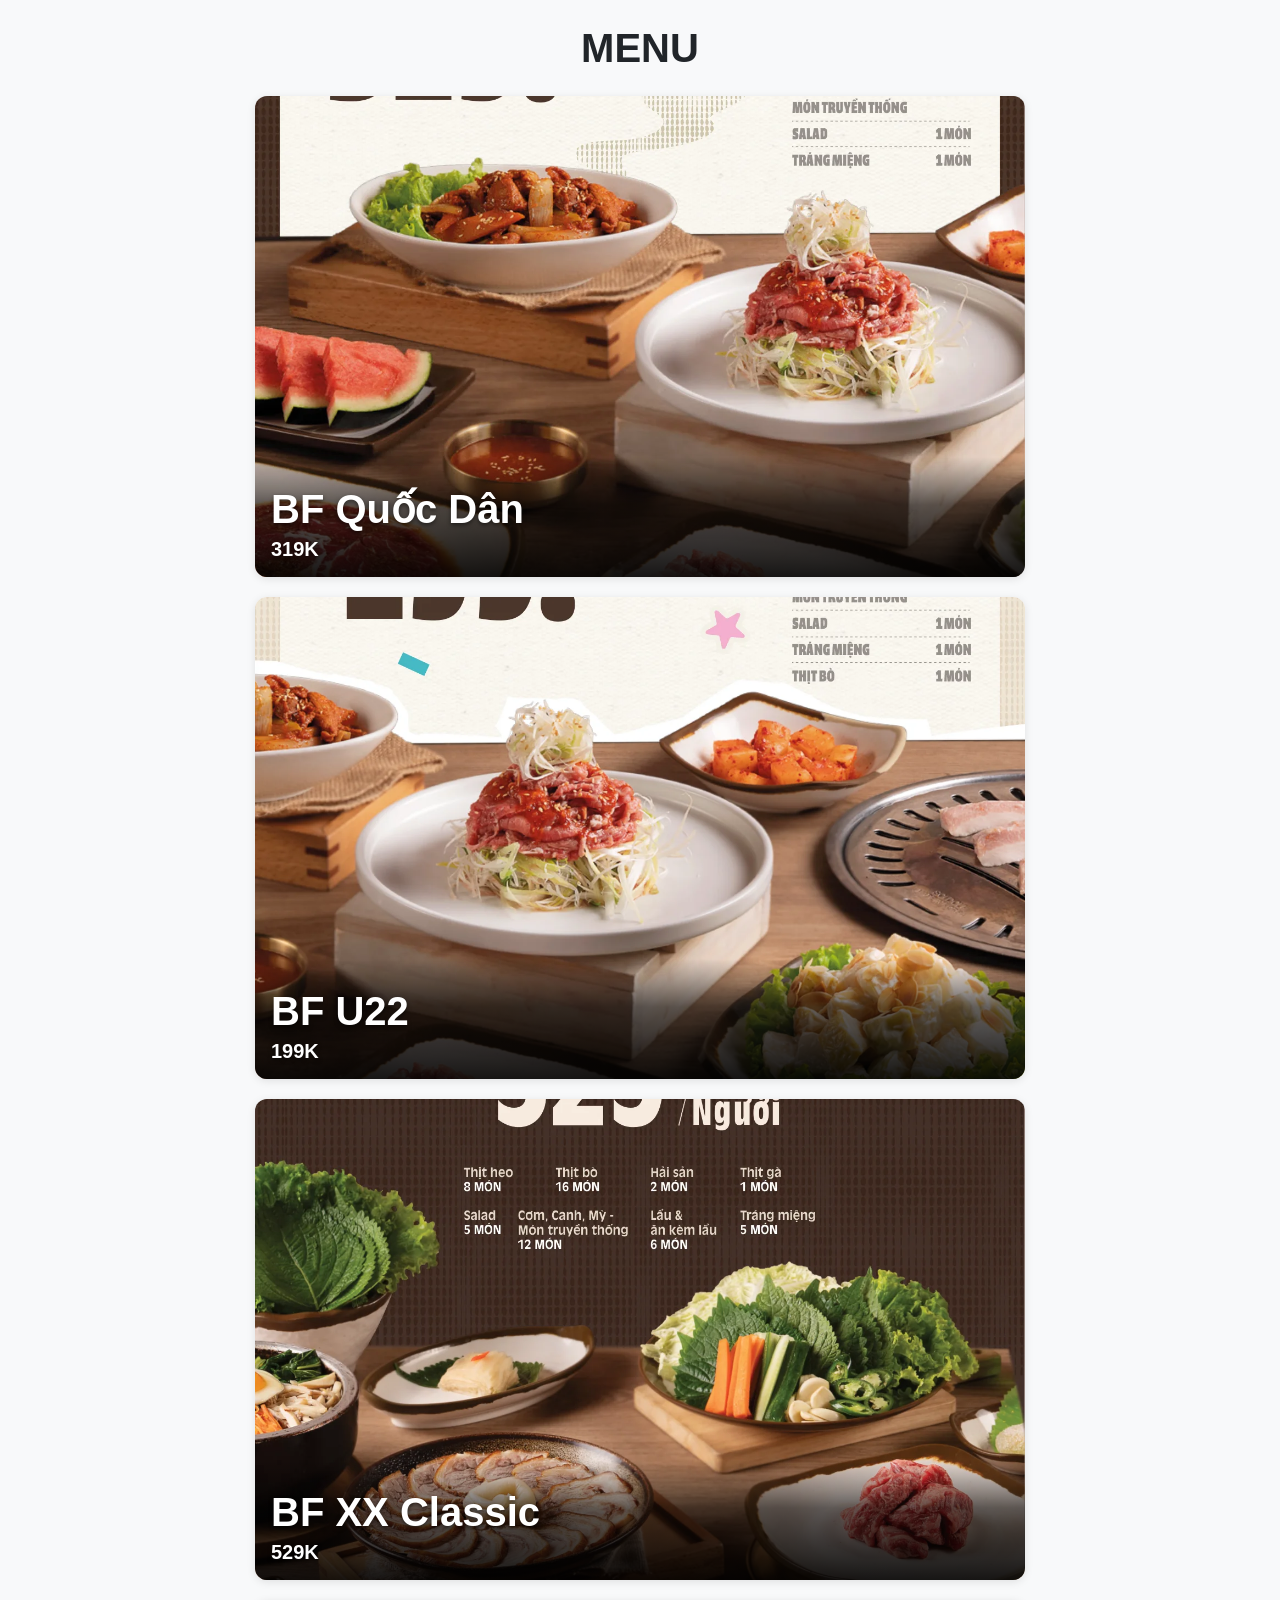
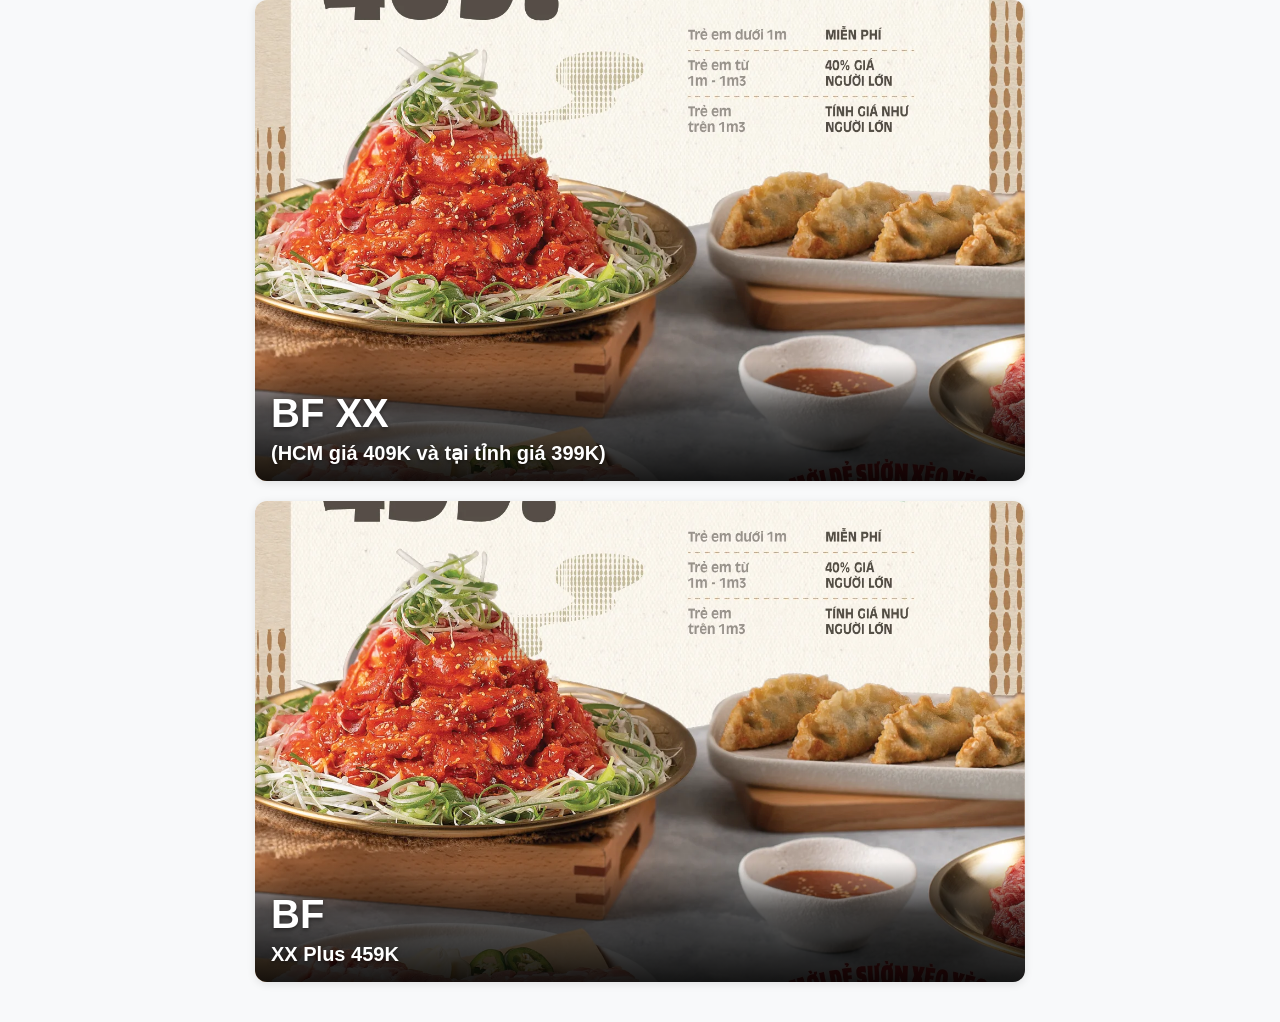
==== index.html @ 97f4f31a "Initial commit: Menu viewing website - Static website for viewing restaurant menus with mobile-first" ====
<!DOCTYPE html>
<html lang="vi">
<head>
    <meta charset="UTF-8">
    <meta name="viewport" content="width=device-width, initial-scale=1.0">
    <title>Menu</title>
    <meta name="description" content="Xem menu của nhà hàng">
    
    <!-- Bootstrap 5 CSS -->
    <link href="https://cdn.jsdelivr.net/npm/bootstrap@5.3.2/dist/css/bootstrap.min.css" rel="stylesheet">
    <!-- Bootstrap Icons -->
    <link href="https://cdn.jsdelivr.net/npm/bootstrap-icons@1.11.1/font/bootstrap-icons.css" rel="stylesheet">
    
    <link rel="stylesheet" href="css/style.css">
</head>
<body>
    <div class="container">
        <header class="text-center py-4">
            <h1 class="page-title">MENU</h1>
        </header>
        
        <div id="loading" class="text-center py-5">
            <div class="spinner-border text-primary" role="status">
                <span class="visually-hidden">Đang tải...</span>
            </div>
            <p class="mt-3 text-muted">Đang tải danh sách menu...</p>
        </div>
        
        <div id="error-message" class="alert alert-danger d-none" role="alert">
            Không thể tải danh sách menu. Vui lòng thử lại.
        </div>
        
        <div id="menu-list" class="menu-list d-none">
            <!-- Menu cards will be rendered here by JavaScript -->
        </div>
    </div>
    
    <!-- Bootstrap 5 JS -->
    <script src="https://cdn.jsdelivr.net/npm/bootstrap@5.3.2/dist/js/bootstrap.bundle.min.js"></script>
    <script src="js/app.js"></script>
</body>
</html>
---- css/style.css ----
/* Base styles */
* {
    box-sizing: border-box;
}

body {
    font-family: -apple-system, BlinkMacSystemFont, 'Segoe UI', Roboto, 'Helvetica Neue', Arial, sans-serif;
    background-color: #f8f9fa;
    margin: 0;
    padding: 0;
    min-height: 100vh;
}

.container {
    max-width: 600px;
    margin: 0 auto;
    padding: 0 15px;
}

/* Header styles */
.page-title {
    font-size: 2rem;
    font-weight: 700;
    color: #212529;
    margin: 0;
}

/* Menu list styles */
.menu-list {
    display: flex;
    flex-direction: column;
    gap: 20px;
    padding-bottom: 40px;
}

.menu-card {
    background: #ffffff;
    border-radius: 12px;
    box-shadow: 0 2px 8px rgba(0, 0, 0, 0.1);
    overflow: hidden;
    cursor: pointer;
    transition: transform 0.2s ease, box-shadow 0.2s ease;
    text-decoration: none;
    color: inherit;
    display: block;
    position: relative;
}

.menu-card:hover {
    transform: translateY(-2px);
    box-shadow: 0 4px 16px rgba(0, 0, 0, 0.15);
}

.menu-card:active {
    transform: translateY(0);
}

.menu-card-cover {
    width: 100%;
    height: auto;
    display: block;
    aspect-ratio: 16 / 9;
    object-fit: cover;
    background-color: #e9ecef;
}

.menu-card-overlay {
    position: absolute;
    bottom: 0;
    left: 0;
    right: 0;
    background: linear-gradient(to top, rgba(0, 0, 0, 0.9) 0%, rgba(0, 0, 0, 0.6) 60%, rgba(0, 0, 0, 0) 100%);
    padding: 24px 16px 16px;
    pointer-events: none;
    min-height: 120px;
    display: flex;
    align-items: flex-end;
}

.menu-card-info {
    padding: 0;
}

.menu-card-name {
    font-size: 2.5rem;
    font-weight: 600;
    color: #ffffff;
    margin: 0;
    text-shadow: 0 2px 4px rgba(0, 0, 0, 0.5);
    line-height: 1.2;
}

.menu-card-name .main-title {
    display: block;
    font-size: 2.5rem;
}

.menu-card-name .subtitle {
    display: block;
    font-size: 1.25rem;
    margin-top: 4px;
}

/* Menu viewer header styles */
.menu-header {
    background: rgba(0, 0, 0, 0.7);
    color: white;
    padding: 12px 16px;
    display: flex;
    align-items: center;
    gap: 12px;
    box-shadow: 0 2px 8px rgba(0, 0, 0, 0.2);
    z-index: 1000;
}

.back-button {
    background: rgba(0, 0, 0, 0.9);
    border: 1px solid rgba(255, 255, 255, 0.3);
    color: white;
    width: 40px;
    height: 40px;
    border-radius: 50%;
    display: flex;
    align-items: center;
    justify-content: center;
    font-size: 1.2rem;
    transition: background 0.2s ease;
    white-space: nowrap;
    padding: 0;
    cursor: pointer;
}

.back-button i {
    font-size: 1.2rem;
    margin: 0;
}

.back-button:hover {
    background: rgba(0, 0, 0, 1);
    color: white;
}

.back-button:active {
    background: rgba(0, 0, 0, 1);
}

.menu-title-header {
    font-size: 1.1rem;
    font-weight: 600;
    margin: 0;
    flex: 1;
    overflow: hidden;
    text-overflow: ellipsis;
    white-space: nowrap;
}

/* Menu pages styles */
.menu-pages {
    padding: 20px 0;
    display: flex;
    flex-direction: column;
    gap: 20px;
}

.menu-page {
    background: #ffffff;
    border-radius: 8px;
    box-shadow: 0 2px 8px rgba(0, 0, 0, 0.1);
    overflow: hidden;
}

.menu-page-img {
    width: 100%;
    height: auto;
    display: block;
    aspect-ratio: 210 / 297;
    object-fit: contain;
    background-color: #ffffff;
}

.menu-page-loading {
    width: 100%;
    aspect-ratio: 210 / 297;
    display: flex;
    align-items: center;
    justify-content: center;
    background-color: #f8f9fa;
    color: #6c757d;
    font-size: 0.9rem;
}

.menu-page-error {
    width: 100%;
    aspect-ratio: 210 / 297;
    display: flex;
    align-items: center;
    justify-content: center;
    background-color: #f8f9fa;
    color: #dc3545;
    font-size: 0.9rem;
    text-align: center;
    padding: 20px;
}

/* Loading spinner */
.spinner-border {
    width: 3rem;
    height: 3rem;
}

/* Error message */
.alert {
    margin: 20px 0;
    border-radius: 8px;
}

/* Responsive design - Mobile first */
@media (min-width: 768px) {
    .container {
        max-width: 700px;
    }
    
    .page-title {
        font-size: 2.5rem;
    }
    
    .menu-header {
        padding: 16px 24px;
    }
    
    .back-button {
        width: 44px;
        height: 44px;
    }
    
    .back-button i {
        font-size: 1.3rem;
    }
    
    .menu-title-header {
        font-size: 1.25rem;
    }
}

@media (min-width: 1024px) {
    .container {
        max-width: 800px;
    }
    
    .menu-card-cover {
        aspect-ratio: 16 / 10;
    }
}

@media (min-width: 1440px) {
    .container {
        max-width: 900px;
    }
}

/* Accessibility */
@media (prefers-reduced-motion: reduce) {
    .menu-card {
        transition: none;
    }
    
    .back-button {
        transition: none;
    }
}

/* Focus styles for accessibility */
.menu-card:focus,
.back-button:focus {
    outline: 2px solid #667eea;
    outline-offset: 2px;
}

.menu-card:focus:not(:focus-visible) {
    outline: none;
}

.back-button:focus:not(:focus-visible) {
    outline: none;
}
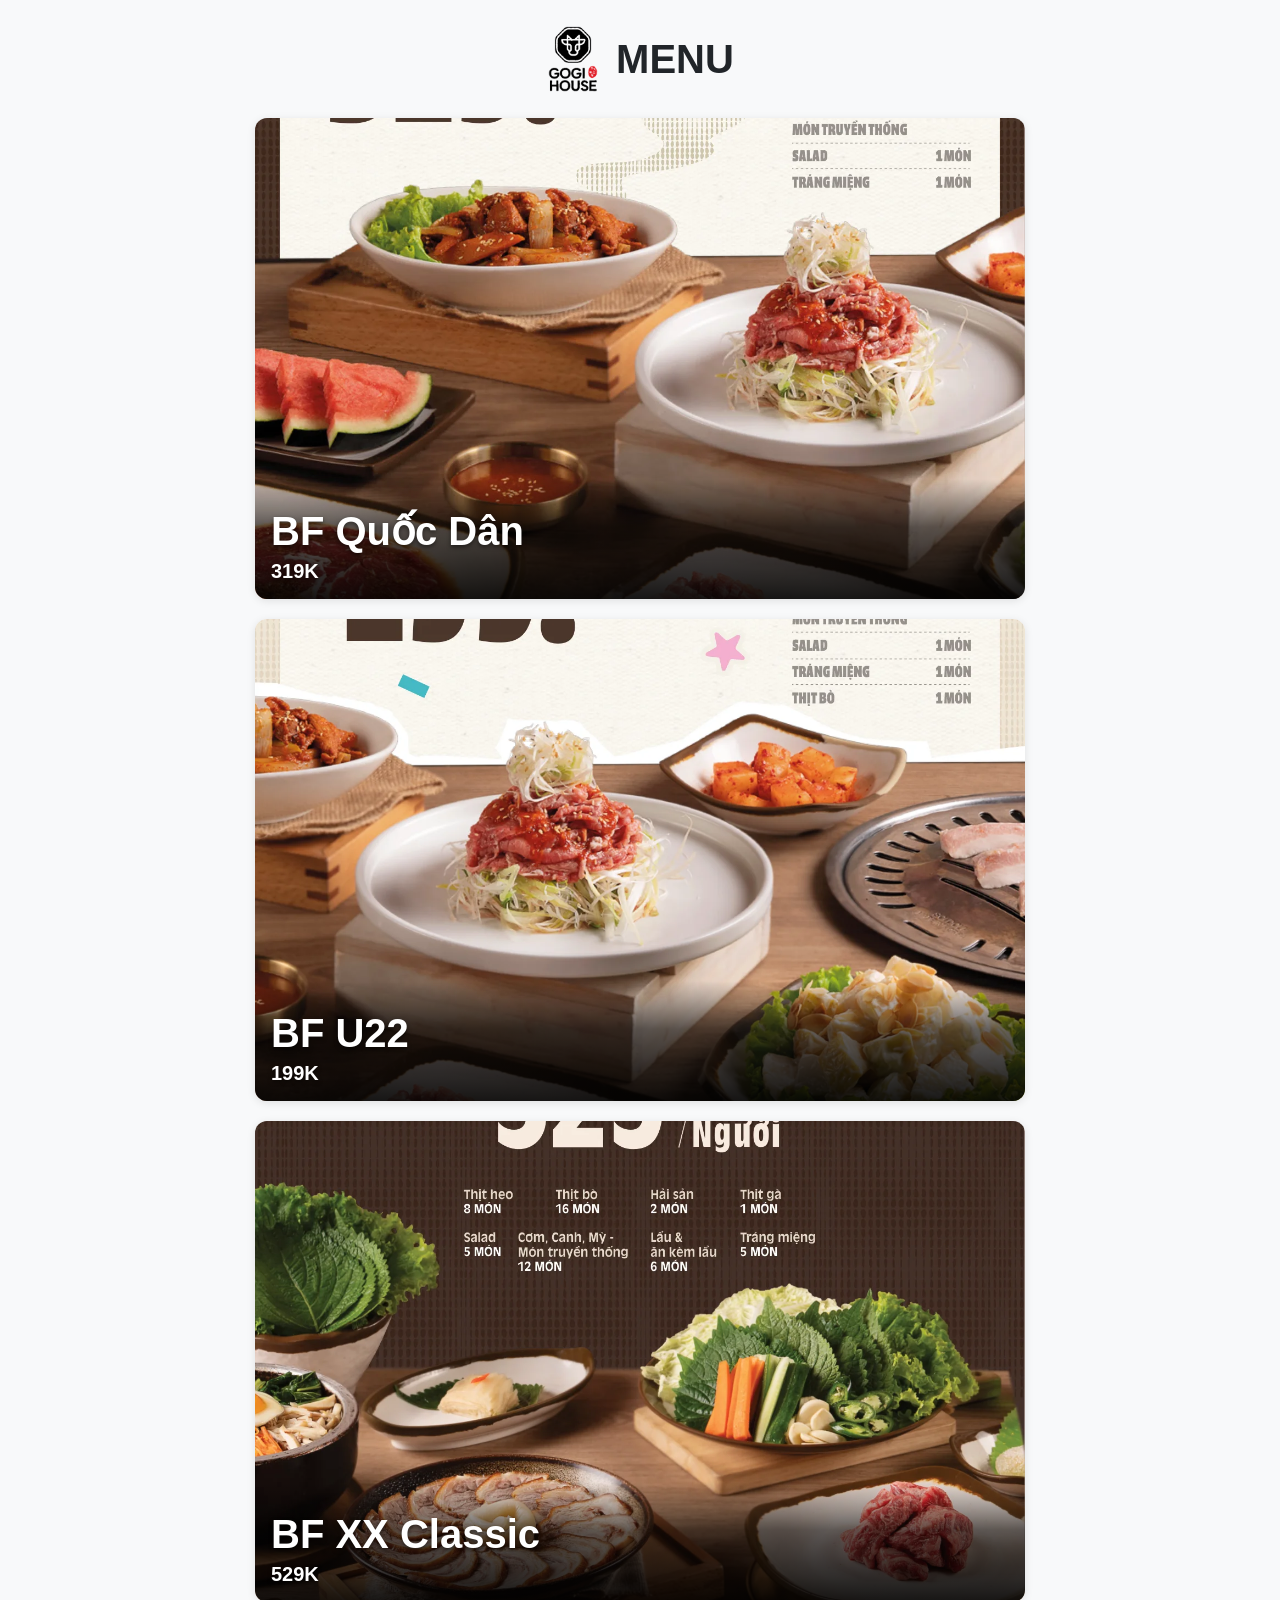
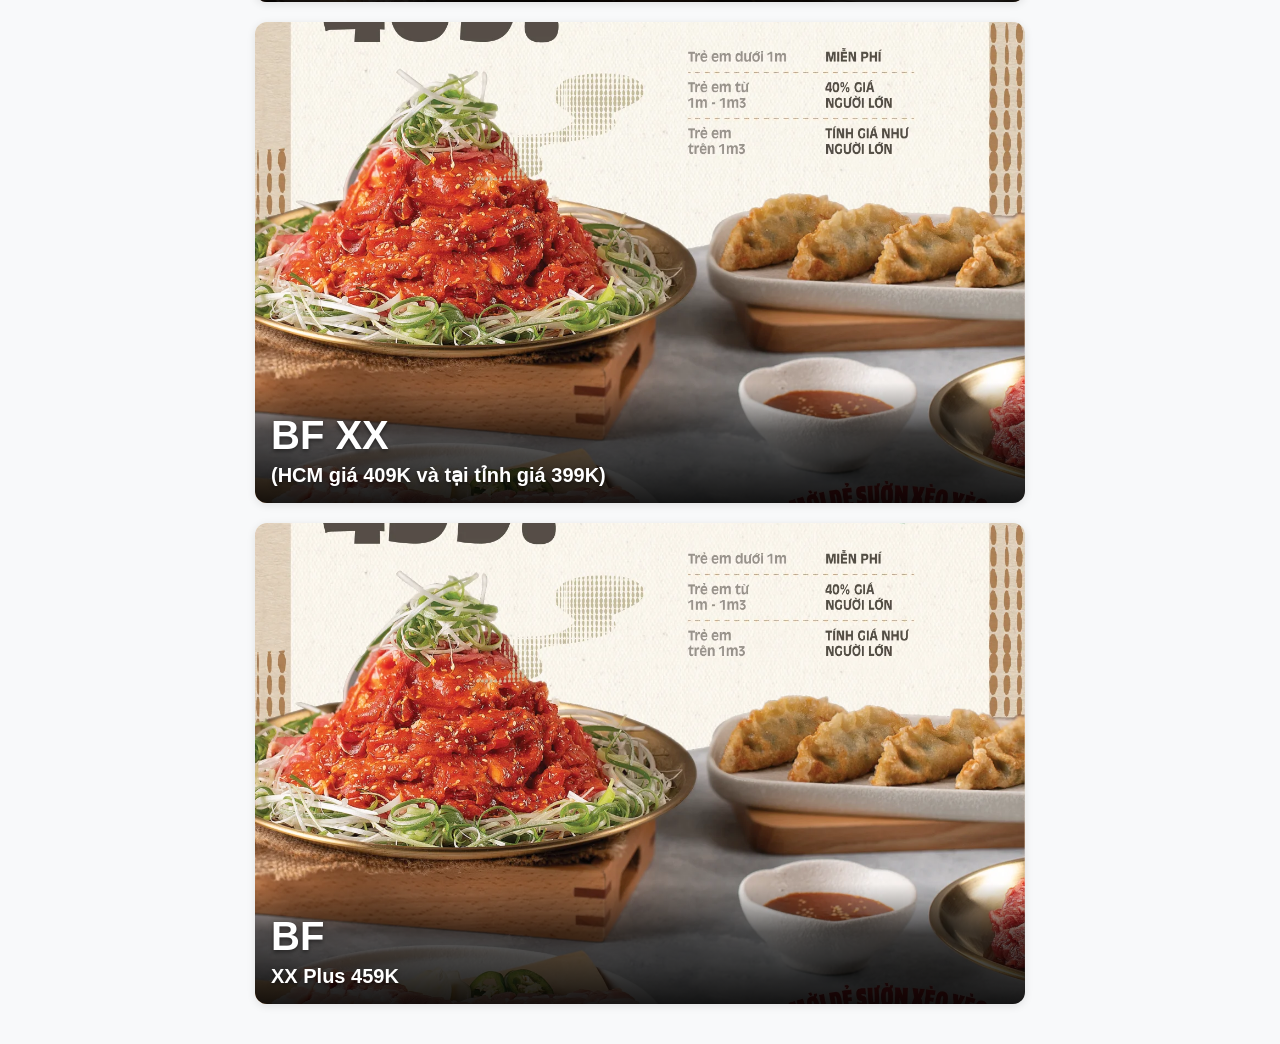
==== commit 10f118fb: "Add logo to header and update styling" ====
--- a/index.html
+++ b/index.html
@@ -15,7 +15,8 @@
 </head>
 <body>
     <div class="container">
-        <header class="text-center py-4">
+        <header class="page-header py-4">
+            <img src="images/logo.png" alt="Logo" class="header-logo">
             <h1 class="page-title">MENU</h1>
         </header>
         
--- a/css/style.css
+++ b/css/style.css
@@ -18,11 +18,35 @@
 }
 
 /* Header styles */
+.page-header {
+    display: flex;
+    align-items: center;
+    justify-content: center;
+    gap: 16px;
+}
+
+.header-logo {
+    height: 50px;
+    width: auto;
+    object-fit: contain;
+}
+
 .page-title {
     font-size: 2rem;
     font-weight: 700;
     color: #212529;
     margin: 0;
+}
+
+/* Mobile: smaller logo */
+@media (max-width: 767px) {
+    .header-logo {
+        height: 40px;
+    }
+    
+    .page-header {
+        gap: 12px;
+    }
 }
 
 /* Menu list styles */
@@ -224,6 +248,10 @@
         font-size: 2.5rem;
     }
     
+    .header-logo {
+        height: 70px;
+    }
+    
     .menu-header {
         padding: 16px 24px;
     }
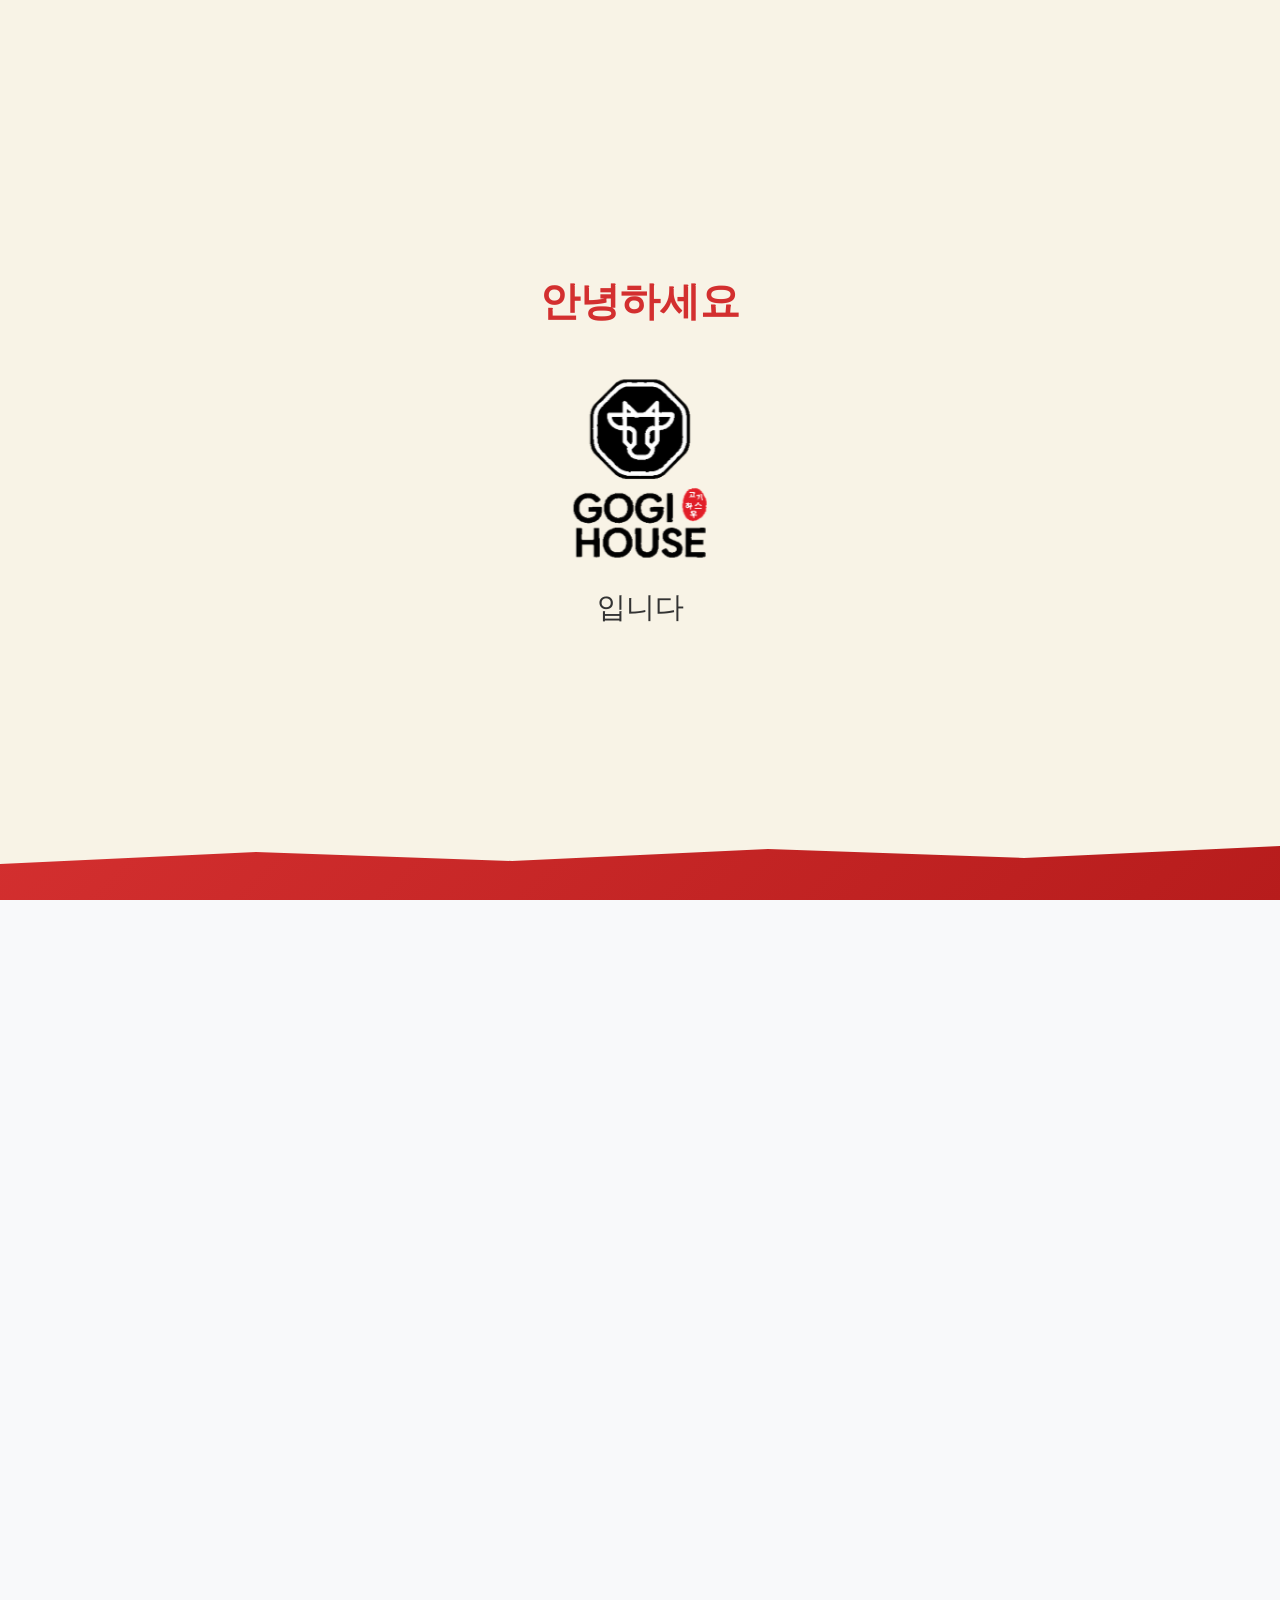
==== commit 7c130aa2: "Add splash screen with Korean animations and update menu names" ====
--- a/index.html
+++ b/index.html
@@ -14,7 +14,20 @@
     <link rel="stylesheet" href="css/style.css">
 </head>
 <body>
-    <div class="container">
+    <!-- Splash Screen -->
+    <div id="splash-screen" class="splash-screen">
+        <div class="splash-content">
+            <div class="korean-text">안녕하세요</div>
+            <div class="logo-container">
+                <img src="images/logo.png" alt="Gogi House Logo" class="splash-logo">
+                <div class="korean-text-small">입니다</div>
+            </div>
+        </div>
+        <div class="splash-decor"></div>
+    </div>
+    
+    <!-- Main Content -->
+    <div class="container main-content">
         <header class="page-header py-4">
             <img src="images/logo.png" alt="Logo" class="header-logo">
             <h1 class="page-title">MENU</h1>
--- a/css/style.css
+++ b/css/style.css
@@ -9,6 +9,145 @@
     margin: 0;
     padding: 0;
     min-height: 100vh;
+}
+
+/* Splash Screen Styles */
+.splash-screen {
+    position: fixed;
+    top: 0;
+    left: 0;
+    width: 100%;
+    height: 100%;
+    background-color: #F8F3E6;
+    display: flex;
+    flex-direction: column;
+    align-items: center;
+    justify-content: center;
+    z-index: 9999;
+    transition: opacity 0.8s ease-out, transform 0.8s ease-out;
+}
+
+.splash-screen.fade-out {
+    opacity: 0;
+    transform: translateY(-100%);
+    pointer-events: none;
+}
+
+.splash-content {
+    text-align: center;
+    z-index: 2;
+}
+
+.korean-text {
+    font-size: 2.5rem;
+    font-weight: 600;
+    color: #d32f2f;
+    margin-bottom: 40px;
+    opacity: 0;
+    animation: fadeIn 1.5s ease-out forwards;
+    animation-delay: 0.5s;
+}
+
+.logo-container {
+    display: flex;
+    flex-direction: column;
+    align-items: center;
+    opacity: 0;
+    animation: slideUpFade 1.5s ease-out forwards;
+    animation-delay: 1.5s;
+}
+
+.splash-logo {
+    width: 150px;
+    height: auto;
+    margin-bottom: 20px;
+    object-fit: contain;
+}
+
+.korean-text-small {
+    font-size: 1.8rem;
+    font-weight: 500;
+    color: #333;
+    opacity: 0;
+    animation: slideUpFade 1s ease-out forwards, waveEffect 2s ease-in-out infinite;
+    animation-delay: 2.2s, 3.2s;
+}
+
+.splash-decor {
+    position: absolute;
+    bottom: 0;
+    left: 0;
+    right: 0;
+    height: 60px;
+    background: linear-gradient(135deg, #d32f2f 0%, #b71c1c 100%);
+    clip-path: polygon(0 40%, 20% 20%, 40% 35%, 60% 15%, 80% 30%, 100% 10%, 100% 100%, 0 100%);
+    opacity: 0;
+    animation: fadeIn 1s ease-out forwards;
+    animation-delay: 2.5s;
+}
+
+/* Main Content - Initially hidden */
+.main-content {
+    opacity: 0;
+    transition: opacity 0.5s ease-in;
+}
+
+.main-content.visible {
+    opacity: 1;
+}
+
+/* Animations */
+@keyframes fadeIn {
+    from {
+        opacity: 0;
+    }
+    to {
+        opacity: 1;
+    }
+}
+
+@keyframes slideUpFade {
+    from {
+        opacity: 0;
+        transform: translateY(30px);
+    }
+    to {
+        opacity: 1;
+        transform: translateY(0);
+    }
+}
+
+@keyframes waveEffect {
+    0%, 100% {
+        transform: translateX(0);
+    }
+    25% {
+        transform: translateX(-5px);
+    }
+    75% {
+        transform: translateX(5px);
+    }
+}
+
+/* Mobile Responsive for Splash Screen */
+@media (max-width: 767px) {
+    .korean-text {
+        font-size: 2rem;
+        margin-bottom: 30px;
+    }
+    
+    .splash-logo {
+        width: 120px;
+        margin-bottom: 15px;
+    }
+    
+    .korean-text-small {
+        font-size: 1.5rem;
+    }
+    
+    .splash-decor {
+        height: 40px;
+    }
 }
 
 .container {
@@ -116,7 +255,7 @@
 
 .menu-card-name .main-title {
     display: block;
-    font-size: 2.5rem;
+    font-size: 2.0rem;
 }
 
 .menu-card-name .subtitle {
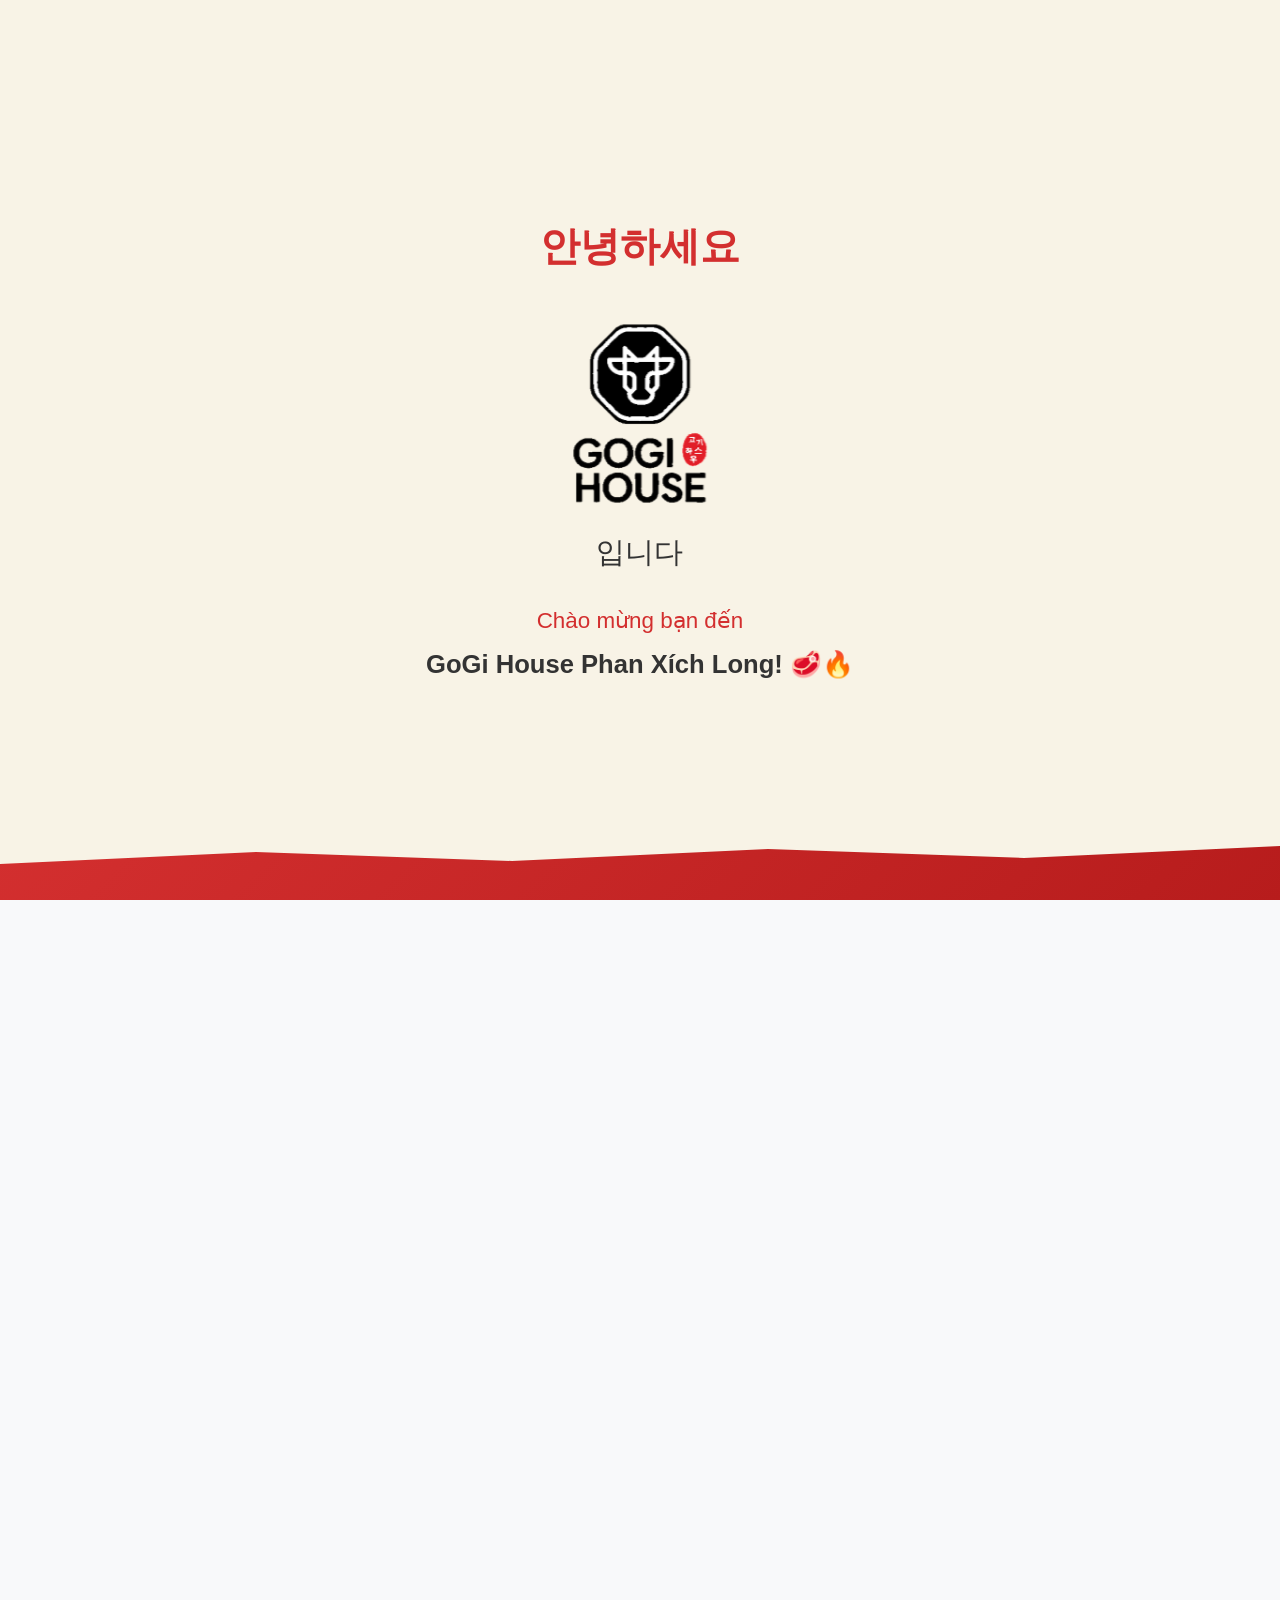
==== commit 9f846dfa: "Add Vietnamese welcome text and optimize splash screen timing" ====
--- a/index.html
+++ b/index.html
@@ -21,6 +21,10 @@
             <div class="logo-container">
                 <img src="images/logo.png" alt="Gogi House Logo" class="splash-logo">
                 <div class="korean-text-small">입니다</div>
+            </div>
+            <div class="vietnamese-welcome">
+                <div class="vietnamese-line-1">Chào mừng bạn đến</div>
+                <div class="vietnamese-line-2">GoGi House Phan Xích Long! 🥩🔥</div>
             </div>
         </div>
         <div class="splash-decor"></div>
--- a/css/style.css
+++ b/css/style.css
@@ -24,6 +24,7 @@
     align-items: center;
     justify-content: center;
     z-index: 9999;
+    opacity: 1;
     transition: opacity 0.8s ease-out, transform 0.8s ease-out;
 }
 
@@ -54,7 +55,7 @@
     align-items: center;
     opacity: 0;
     animation: slideUpFade 1.5s ease-out forwards;
-    animation-delay: 1.5s;
+    animation-delay: 1.0s;
 }
 
 .splash-logo {
@@ -70,7 +71,28 @@
     color: #333;
     opacity: 0;
     animation: slideUpFade 1s ease-out forwards, waveEffect 2s ease-in-out infinite;
-    animation-delay: 2.2s, 3.2s;
+    animation-delay: 1.7s, 2.7s;
+}
+
+.vietnamese-welcome {
+    margin-top: 30px;
+    text-align: center;
+    opacity: 0;
+    animation: fadeIn 1.5s ease-out forwards;
+    animation-delay: 2.5s;
+}
+
+.vietnamese-line-1 {
+    font-size: 1.4rem;
+    font-weight: 500;
+    color: #d32f2f;
+    margin-bottom: 8px;
+}
+
+.vietnamese-line-2 {
+    font-size: 1.6rem;
+    font-weight: 600;
+    color: #333;
 }
 
 .splash-decor {
@@ -90,10 +112,12 @@
 .main-content {
     opacity: 0;
     transition: opacity 0.5s ease-in;
+    visibility: hidden;
 }
 
 .main-content.visible {
     opacity: 1;
+    visibility: visible;
 }
 
 /* Animations */
@@ -143,6 +167,19 @@
     
     .korean-text-small {
         font-size: 1.5rem;
+    }
+    
+    .vietnamese-welcome {
+        margin-top: 20px;
+    }
+    
+    .vietnamese-line-1 {
+        font-size: 1.2rem;
+        margin-bottom: 6px;
+    }
+    
+    .vietnamese-line-2 {
+        font-size: 1.4rem;
     }
     
     .splash-decor {
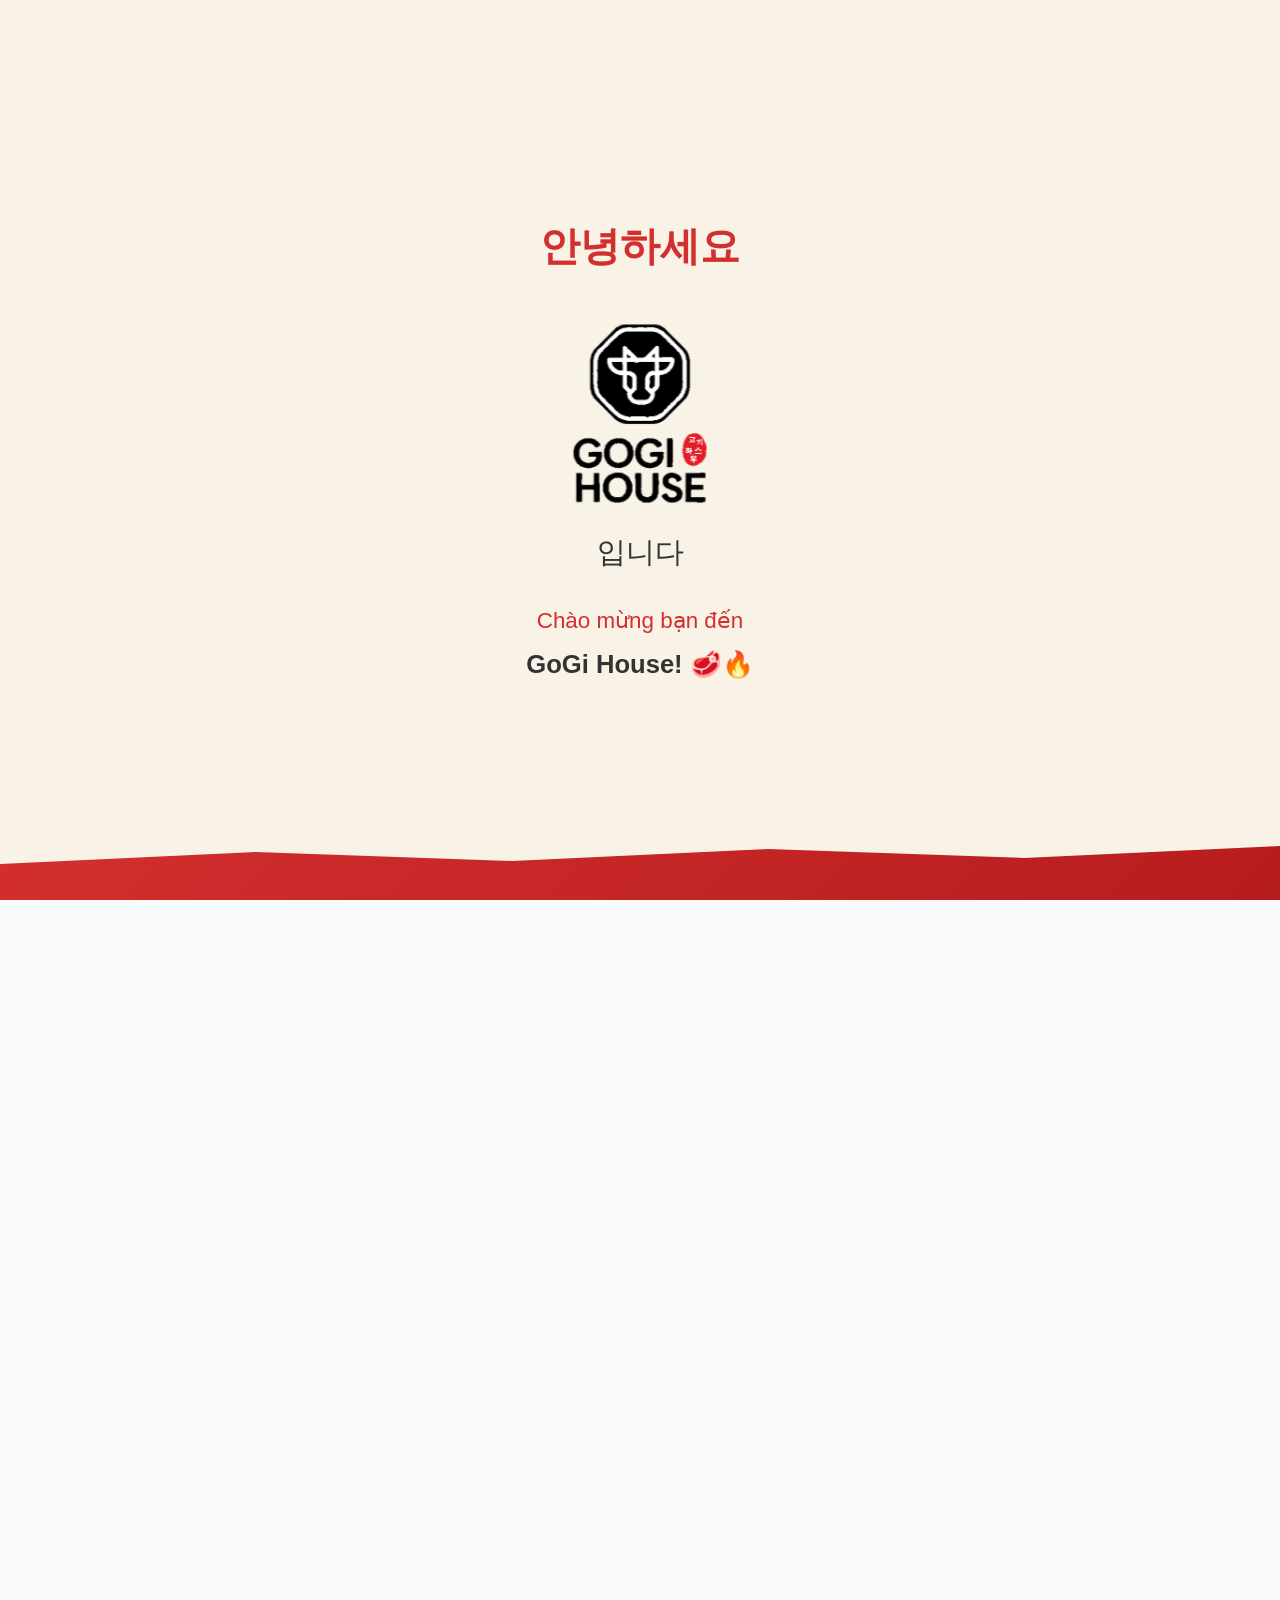
==== commit 1bee58af: "Add dynamic store name from URL parameter with null/empty handling" ====
--- a/index.html
+++ b/index.html
@@ -24,7 +24,7 @@
             </div>
             <div class="vietnamese-welcome">
                 <div class="vietnamese-line-1">Chào mừng bạn đến</div>
-                <div class="vietnamese-line-2">GoGi House Phan Xích Long! 🥩🔥</div>
+                <div class="vietnamese-line-2" id="store-name">GoGi House! 🥩🔥</div>
             </div>
         </div>
         <div class="splash-decor"></div>
